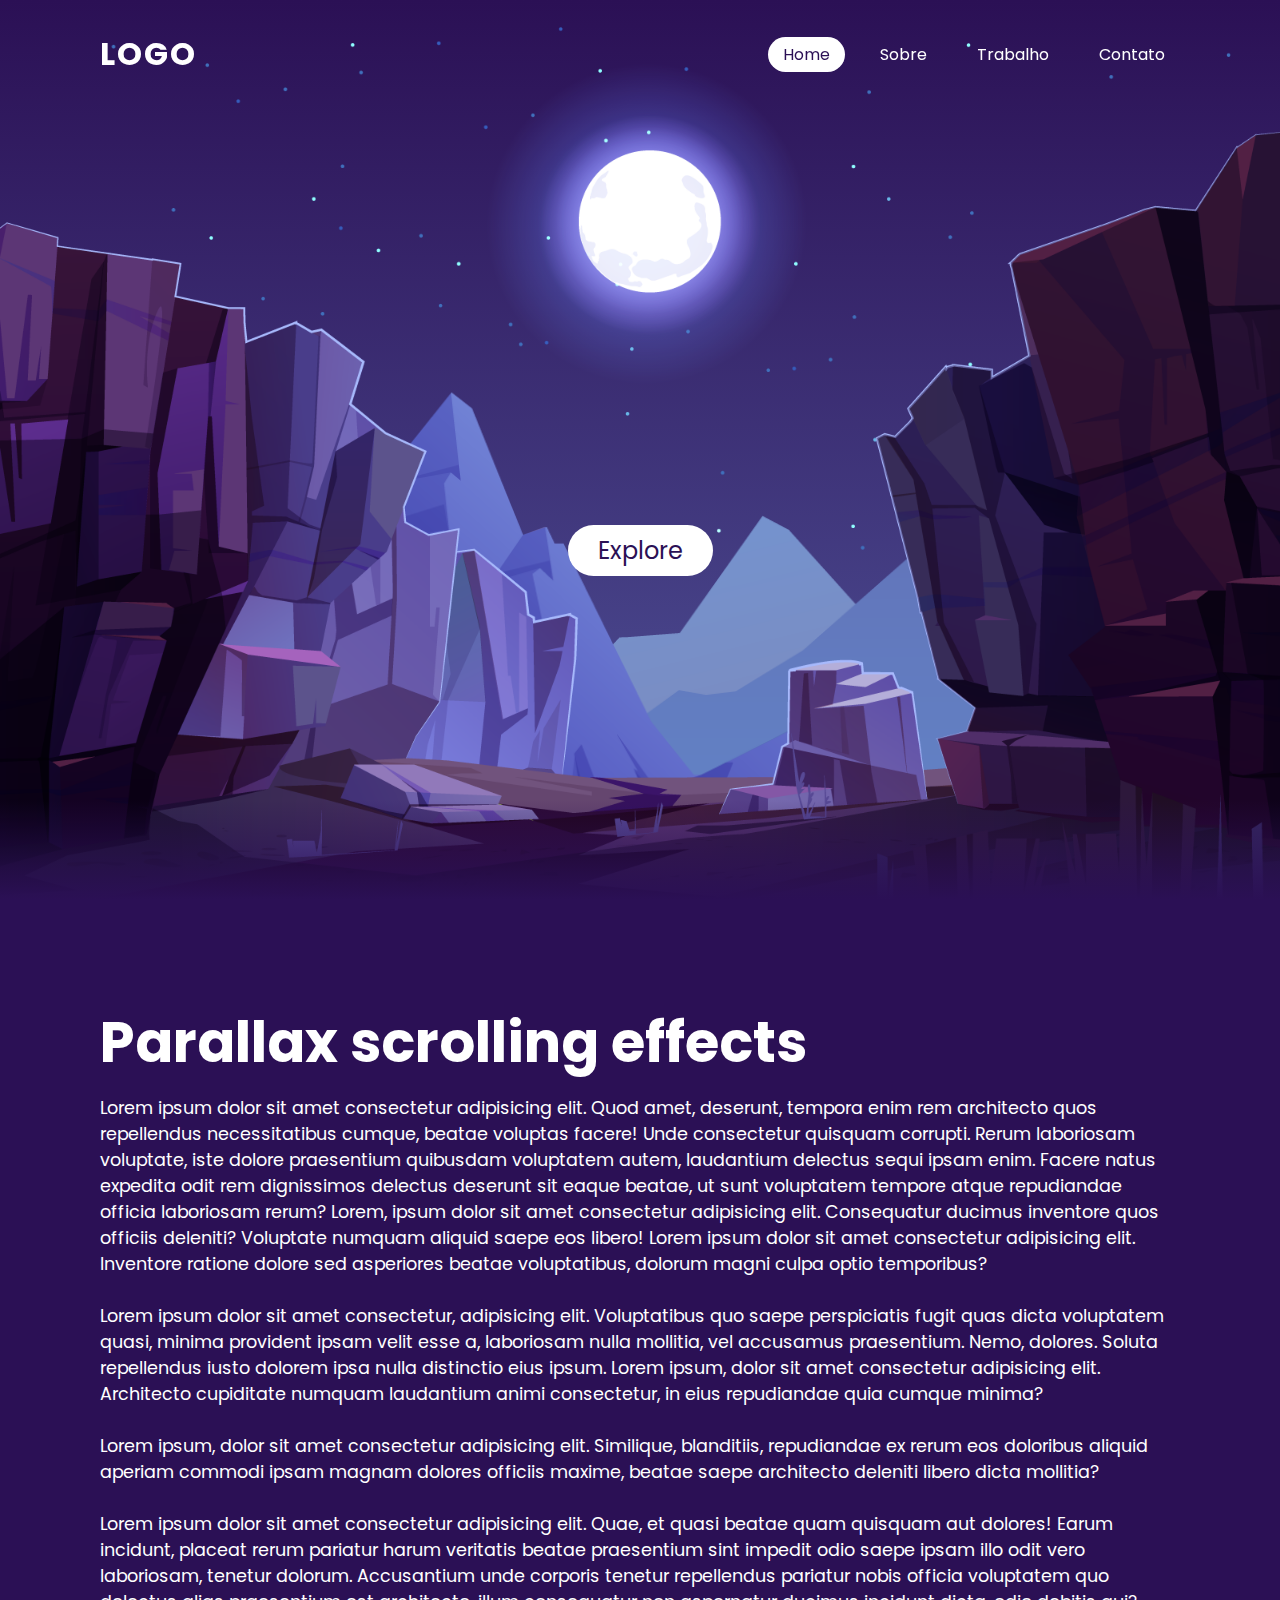
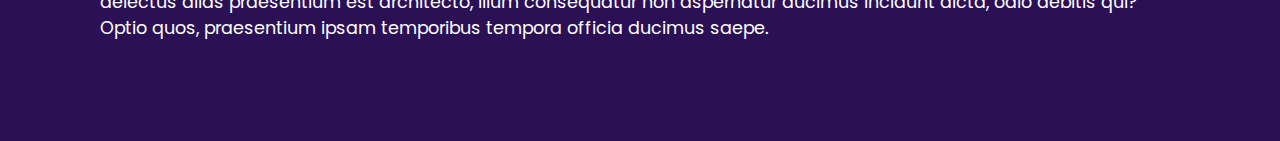
==== index.html @ e769b81b "mudando o index" ====
<!DOCTYPE html>
<html lang="en">
<head>
    <meta charset="UTF-8">
    <meta http-equiv="X-UA-Compatible" content="IE=edge">
    <meta name="viewport" content="width=device-width, initial-scale=1.0">
    <title>Parallax Moon</title>

    <link rel="stylesheet" href="./scrolling parallax/style.css">
</head>
<body>
    
    <header>
        <a href="#" class="logo">Logo</a>
        <ul>
            <li><a href="#" class="active">Home</a></li>
            <li><a href="#">Sobre</a></li>
            <li><a href="#">Trabalho</a></li>
            <li><a href="#">Contato</a></li>
        </ul>
    </header>

    <section>
        <img src="./scrolling parallax/img/parallax_estrelas.png" id="estrelas" alt="">
        <img src="./scrolling parallax/img/parallax_lua.png" id="lua" alt="">
        <img src="./scrolling parallax/img/parallax_montanhas.png" id="montanhas_tras" alt="">
        <h2 id="text">Moon light</h2>
        <a href="#sec" id="btn">Explore</a>
        <img src="./scrolling parallax/img/parallax_montanhas-frente.png" id="montanhas_frente" alt="">
    </section>

    <div class="sec" id="sec">
        <h2>Parallax scrolling effects</h2>
        <p>Lorem ipsum dolor sit amet consectetur adipisicing elit. Quod amet, deserunt, tempora enim rem architecto quos repellendus necessitatibus cumque, beatae voluptas facere! Unde consectetur quisquam corrupti. Rerum laboriosam voluptate, iste dolore praesentium quibusdam voluptatem autem, laudantium delectus sequi ipsam enim. Facere natus expedita odit rem dignissimos delectus deserunt sit eaque beatae, ut sunt voluptatem tempore atque repudiandae officia laboriosam rerum? Lorem, ipsum dolor sit amet consectetur adipisicing elit. Consequatur ducimus inventore quos officiis deleniti? Voluptate numquam aliquid saepe eos libero! Lorem ipsum dolor sit amet consectetur adipisicing elit. Inventore ratione dolore sed asperiores beatae voluptatibus, dolorum magni culpa optio temporibus? <br><br> Lorem ipsum dolor sit amet consectetur, adipisicing elit. Voluptatibus quo saepe perspiciatis fugit quas dicta voluptatem quasi, minima provident ipsam velit esse a, laboriosam nulla mollitia, vel accusamus praesentium. Nemo, dolores. Soluta repellendus iusto dolorem ipsa nulla distinctio eius ipsum. Lorem ipsum, dolor sit amet consectetur adipisicing elit. Architecto cupiditate numquam laudantium animi consectetur, in eius repudiandae quia cumque minima?<br><br> Lorem ipsum, dolor sit amet consectetur adipisicing elit. Similique, blanditiis, repudiandae ex rerum eos doloribus aliquid aperiam commodi ipsam magnam dolores officiis maxime, beatae saepe architecto deleniti libero dicta mollitia?<br><br> Lorem ipsum dolor sit amet consectetur adipisicing elit. Quae, et quasi beatae quam quisquam aut dolores! Earum incidunt, placeat rerum pariatur harum veritatis beatae praesentium sint impedit odio saepe ipsam illo odit vero laboriosam, tenetur dolorum. Accusantium unde corporis tenetur repellendus pariatur nobis officia voluptatem quo delectus alias praesentium est architecto, illum consequatur non aspernatur ducimus incidunt dicta, odio debitis qui? Optio quos, praesentium ipsam temporibus tempora officia ducimus saepe.</p>
    </div>

    <script>
        let estrelas = document.getElementById('estrelas');
        let lua = document.getElementById('lua');
        let montanhas_tras = document.getElementById('montanhas_tras');
        let montanhas_frente = document.getElementById('montanhas_frente');
        let btn = document.getElementById('btn');
        let text = document.getElementById('text');
        let header =  document.querySelector('header');

        window.addEventListener('scroll', function (){
            let value = window.scrollY
            estrelas.style.left = value * 0.25 + 'px';
            lua.style.top = value * 1.05 + 'px';
            montanhas_tras.style.top = value * 0.5 + 'px';
            text.style.marginRight = value * 4 + 'px';
            text.style.marginTop = value * 1.5 + 'px';
            btn.style.marginTop = value * 1.5 + 'px';
            header.style.top = value * 0.5 + 'px';
        })

    </script>

</body>
</html>
---- scrolling parallax/style.css ----
@import url('https://fonts.googleapis.com/css2?family=Poppins:ital,wght@0,100;0,200;0,300;0,400;0,500;0,600;0,700;0,800;0,900;1,100;1,200;1,300;1,400;1,500;1,600;1,700;1,800;1,900&display=swap');

*{
    margin: 0;
    padding: 0;
    box-sizing: border-box;
    font-family: 'Poppins', sans-serif;    
    scroll-behavior: smooth;
}

body{
    min-height: 100vh;
    background: linear-gradient(#2b1055, #7597de);
    overflow-x: hidden;
}

header{
    position: absolute;
    top: 0;
    left: 0;
    width: 100%;
    padding: 30px 100px;
    display: flex;
    justify-content: space-between;
    align-items: center;
    z-index: 100;
}

header .logo{
    color: #fff;
    font-weight: 700;
    text-decoration: none;
    font-size: 2em;
    text-transform: uppercase;
    letter-spacing: 2px;
}

header ul{
    display: flex;
    justify-content: center;
    align-items:center ;
}

header ul li{
    list-style: none;
    margin-left: 20px;
}

header ul li a{
    text-decoration: none;
    padding: 6px 15px;
    color: #fff;
    border-radius: 20px;
    transition: ease-in-out 0.4s;
}

header ul li a:hover,
header ul li a.active
{
    background: #fff;
    color: #2b1055;
}

section{
    position: relative;
    width: 100%;
    height: 100vh;
    padding: 100px;
    display: flex;
    justify-content: center;
    align-items: center;
    overflow: hidden;
}

section::before{
    content: "";
    position: absolute;
    bottom: 0;
    width: 100%;
    height: 100px;
    background: linear-gradient(to top, #2b1055, transparent);
    z-index: 100;
}

section img{
    position: absolute;
    top: 0;
    left: 0;
    width: 100%;
    height: 100%;
    object-fit: cover;
    pointer-events: none;
}

section img#lua{
    mix-blend-mode: screen;
}
section img#montanhas_frente{
    z-index: 10;

}

#text{
    position: absolute;
    right: -350px;
    color: #fff;
    white-space: nowrap;
    font-size: 7.5vw;
    z-index: 9;
}

#btn{
    display: inline-block;
    text-decoration: none;
    padding: 8px 30px;
    border-radius: 40px;
    background: #fff;
    color: #2b1055;
    font-size: 1.5em;
    z-index: 9;
    transform: translateY(100px);
}

.sec{
    position: relative;
    padding: 100px;
    background: #2b1055;
}

.sec h2{
    font-size: 3.5em;
    margin-bottom: 10px;
    color: #fff;
}

.sec p{
    font-size: 1.1em;
    color: #fff;
}
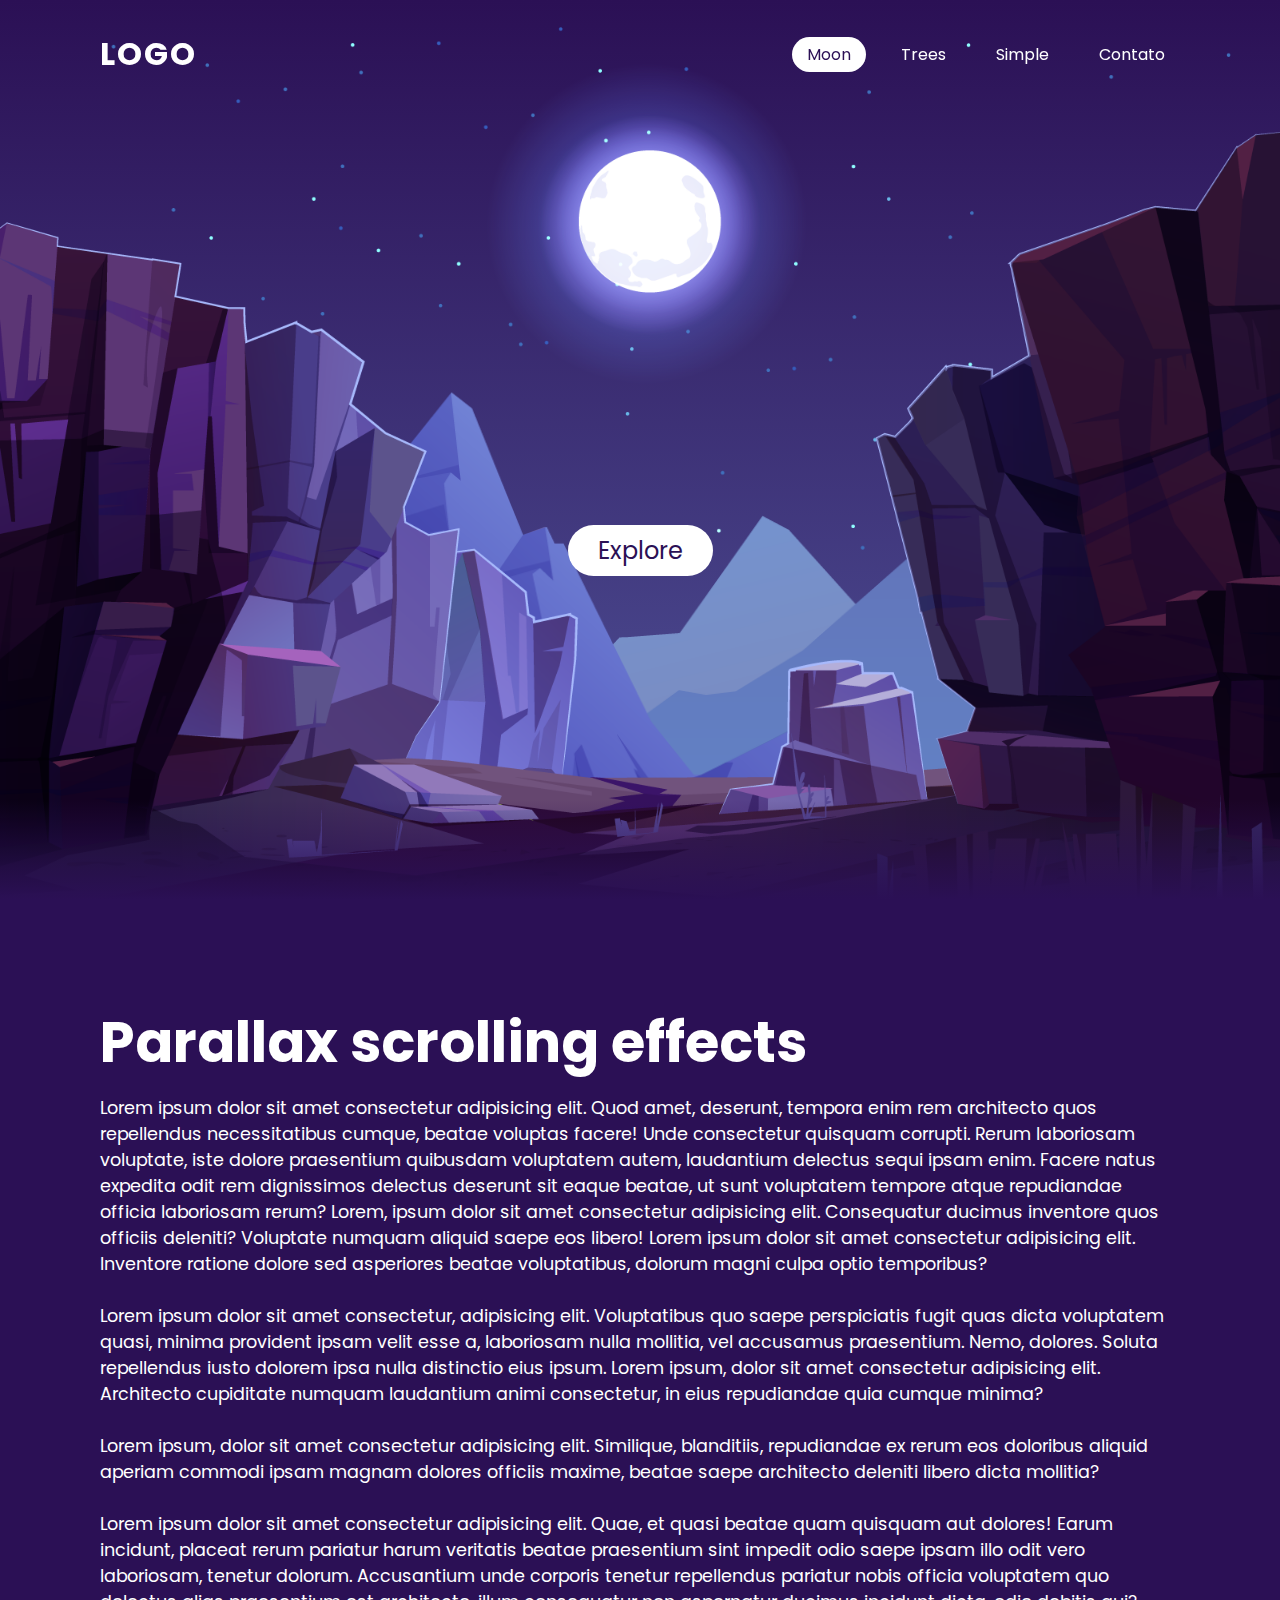
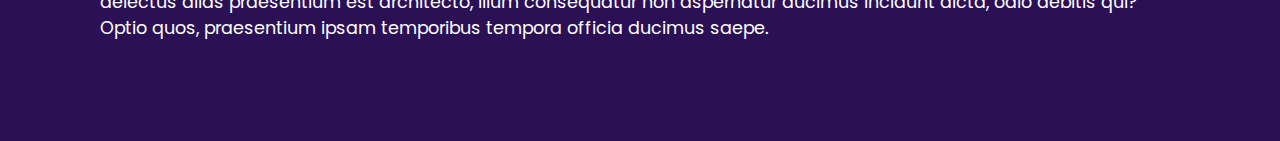
==== commit d58e5da7: "mudando o index e o menu" ====
--- a/index.html
+++ b/index.html
@@ -13,9 +13,9 @@
     <header>
         <a href="#" class="logo">Logo</a>
         <ul>
-            <li><a href="#" class="active">Home</a></li>
-            <li><a href="#">Sobre</a></li>
-            <li><a href="#">Trabalho</a></li>
+            <li><a href="index.html" class="active">Moon</a></li>
+            <li><a href="./scrolling parallax trees/index.html">Trees</a></li>
+            <li><a href="./simple parallax/parallax.html">Simple</a></li>
             <li><a href="#">Contato</a></li>
         </ul>
     </header>
